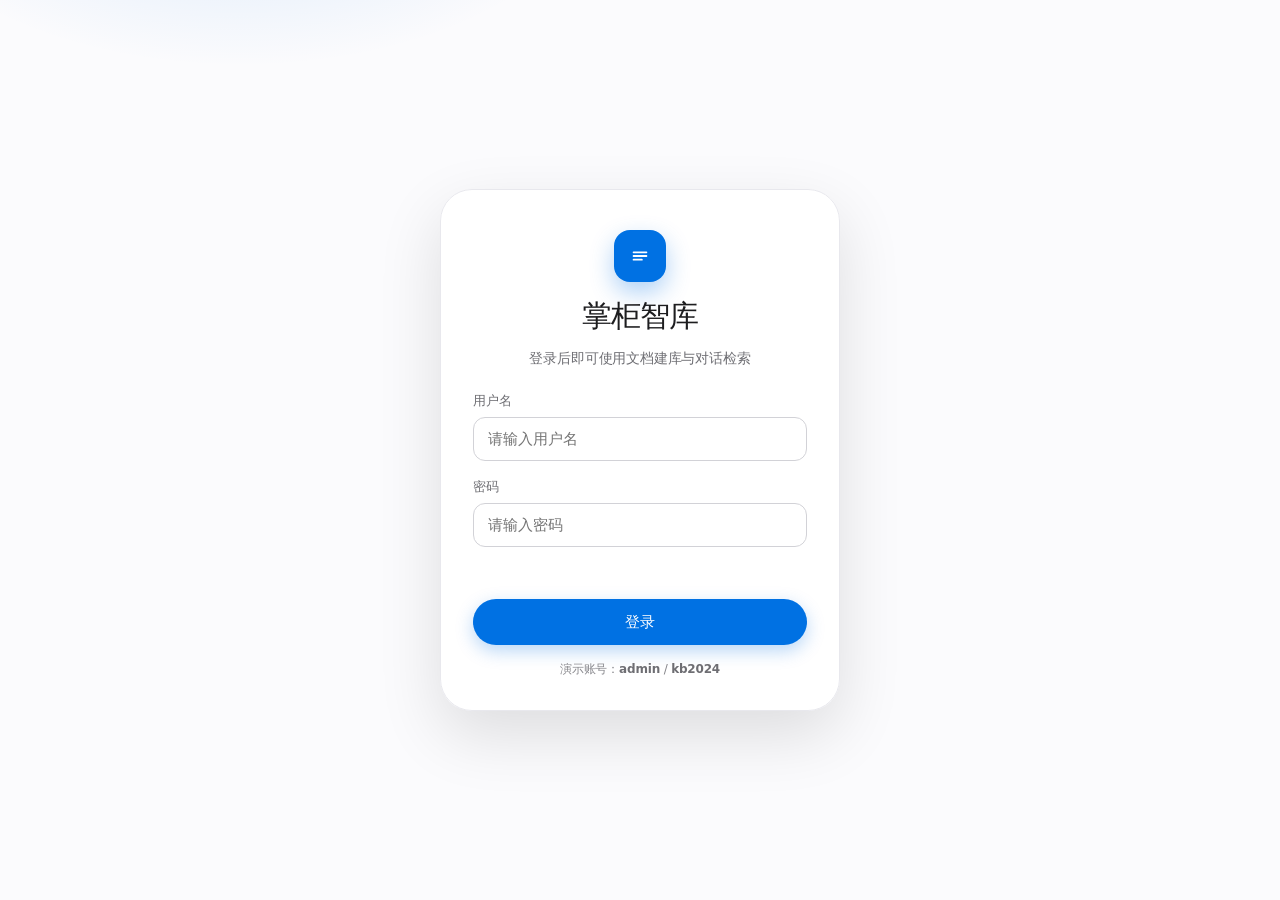
==== web/unified-frontend/index.html @ 0f70e386 "Initial commit: RAG knowledge-base (import/query LangGraph pipelines) - 排除 .env(真实密钥) 与 .idea/，补全 .g" ====
<!DOCTYPE html>
<html lang="zh-CN">
<head>
  <meta charset="UTF-8" />
  <meta name="viewport" content="width=device-width, initial-scale=1.0, viewport-fit=cover" />
  <meta name="theme-color" content="#fbfbfd" />
  <meta name="description" content="掌柜智库 · 知识库智能智库：文档建库与对话检索" />
  <title>掌柜智库 · 知识库</title>
  <link rel="icon" href="data:image/svg+xml,%3Csvg xmlns='http://www.w3.org/2000/svg' viewBox='0 0 32 32'%3E%3Crect width='32' height='32' rx='8' fill='%230071e3'/%3E%3Cpath d='M9 11h14M9 16h14M9 21h9' stroke='white' stroke-width='2.2' stroke-linecap='round'/%3E%3C/svg%3E" />
  <link rel="stylesheet" href="styles.css" />
  <script>
    /* 登录门禁引导：首次渲染前决定「锁定 / 已登录」，避免未登录时内容一闪而过（FOUC）。
       真正的校验逻辑见 app.js 的 authModule（checkAuth / submitLogin / logout）。 */
    (function () {
      try {
        var authed = localStorage.getItem('kb.auth') === 'ok';
        document.documentElement.classList.add(authed ? 'is-authed' : 'is-locked');
      } catch (e) {
        document.documentElement.classList.add('is-locked');
      }
    })();
  </script>
</head>
<body>
  <!-- ===================== 登录门禁（全站共用） ===================== -->
  <div class="login-view" id="loginView">
    <div class="login-bg" aria-hidden="true"></div>
    <form class="login-card" id="loginForm" novalidate>
      <span class="login-logo" aria-hidden="true">
        <svg viewBox="0 0 24 24" width="22" height="22" fill="none">
          <path d="M5 8h14M5 12h14M5 16h9" stroke="currentColor" stroke-width="2" stroke-linecap="round" />
        </svg>
      </span>
      <h1 class="login-title">掌柜智库</h1>
      <p class="login-sub">登录后即可使用文档建库与对话检索</p>

      <label class="login-field">
        <span>用户名</span>
        <input type="text" id="loginUser" autocomplete="username" placeholder="请输入用户名" spellcheck="false" />
      </label>
      <label class="login-field">
        <span>密码</span>
        <input type="password" id="loginPass" autocomplete="current-password" placeholder="请输入密码" />
      </label>

      <p class="login-error" id="loginError" role="alert" aria-live="polite"></p>

      <button class="btn btn-primary login-submit" id="loginSubmit" type="submit">登录</button>
      <p class="login-hint">演示账号：<b>admin</b> / <b>kb2024</b></p>
    </form>
  </div>

  <!-- ===================== 导航（全站共用） ===================== -->
  <header class="nav" id="nav">
    <div class="nav-inner">
      <a class="nav-brand" href="index.html" aria-label="返回首页">
        <span class="nav-logo" aria-hidden="true">
          <svg viewBox="0 0 24 24" width="20" height="20" fill="none">
            <path d="M5 8h14M5 12h14M5 16h9" stroke="currentColor" stroke-width="2" stroke-linecap="round" />
          </svg>
        </span>
        <span class="nav-name">掌柜智库</span>
      </a>

      <nav class="nav-links" aria-label="主导航">
        <a href="import.html">建库</a>
        <a href="chat.html">对话检索</a>
        <a href="workflow.html">工作流</a>
      </nav>

      <div class="nav-actions">
        <!-- 登录后显示的用户区（未登录时整体被门禁隐藏） -->
        <div class="user-menu" id="userMenu" hidden>
          <button class="user-trigger" id="userTrigger" type="button" aria-haspopup="true" aria-expanded="false">
            <span class="user-avatar" data-user-avatar>A</span>
            <span class="user-name" data-user-name>admin</span>
            <span class="user-status" title="已登录"><i class="dot dot-ok"></i></span>
            <svg class="user-caret" viewBox="0 0 24 24" width="12" height="12" fill="none" aria-hidden="true">
              <path d="M6 9l6 6 6-6" stroke="currentColor" stroke-width="2" stroke-linecap="round" stroke-linejoin="round" />
            </svg>
          </button>
          <div class="user-dropdown" id="userDropdown" hidden role="menu">
            <div class="user-dropdown-head">
              <span class="user-avatar" data-user-avatar>A</span>
              <div class="user-dropdown-meta">
                <strong data-user-name>admin</strong>
                <span>已登录</span>
              </div>
            </div>
            <button class="user-dropdown-item is-danger" id="btnLogoutMenu" type="button" role="menuitem">退出登录</button>
          </div>
        </div>

        <button class="nav-ghost" id="btnSettings" type="button">
          <svg viewBox="0 0 24 24" width="15" height="15" fill="none" aria-hidden="true">
            <circle cx="12" cy="12" r="3.2" stroke="currentColor" stroke-width="1.8" />
            <path d="M19.4 15a1.7 1.7 0 0 0 .34 1.87l.06.06a2 2 0 1 1-2.83 2.83l-.06-.06a1.7 1.7 0 0 0-1.87-.34 1.7 1.7 0 0 0-1 1.56V21a2 2 0 1 1-4 0v-.09a1.7 1.7 0 0 0-1.11-1.56 1.7 1.7 0 0 0-1.87.34l-.06.06a2 2 0 1 1-2.83-2.83l.06-.06a1.7 1.7 0 0 0 .34-1.87 1.7 1.7 0 0 0-1.56-1H3a2 2 0 1 1 0-4h.09A1.7 1.7 0 0 0 4.65 8.9a1.7 1.7 0 0 0-.34-1.87l-.06-.06a2 2 0 1 1 2.83-2.83l.06.06a1.7 1.7 0 0 0 1.87.34H9a1.7 1.7 0 0 0 1-1.56V3a2 2 0 1 1 4 0v.09a1.7 1.7 0 0 0 1 1.56 1.7 1.7 0 0 0 1.87-.34l.06-.06a2 2 0 1 1 2.83 2.83l-.06.06a1.7 1.7 0 0 0-.34 1.87V9a1.7 1.7 0 0 0 1.56 1H21a2 2 0 1 1 0 4h-.09a1.7 1.7 0 0 0-1.51 1z" stroke="currentColor" stroke-width="1.4" stroke-linecap="round" stroke-linejoin="round" />
          </svg>
          <span>设置</span>
        </button>
        <button class="nav-burger" id="btnBurger" type="button" aria-label="打开菜单" aria-expanded="false">
          <span></span><span></span>
        </button>
      </div>
    </div>
    <div class="mobile-menu" id="mobileMenu" hidden>
      <a href="import.html">建库</a>
      <a href="chat.html">对话检索</a>
      <a href="workflow.html">工作流</a>
    </div>
  </header>

  <main id="top">
    <!-- ===================== Hero ===================== -->
    <section class="hero">
      <div class="hero-bg" aria-hidden="true"></div>
      <div class="hero-inner">
        <p class="eyebrow reveal">Knowledge Base Platform</p>
        <h1 class="hero-title reveal">掌柜智库</h1>
        <p class="hero-sub reveal">
          上传产品手册，自动构建专属向量知识库；<br class="br-md" />
          用一句自然语言提问，得到带阶段进度的可信回答。
        </p>
        <div class="hero-actions reveal">
          <a class="btn btn-primary" href="import.html">开始建库</a>
          <a class="btn btn-link" href="chat.html">
            直接对话
            <svg viewBox="0 0 24 24" width="14" height="14" fill="none" aria-hidden="true">
              <path d="M5 12h14M13 6l6 6-6 6" stroke="currentColor" stroke-width="2" stroke-linecap="round" stroke-linejoin="round" />
            </svg>
          </a>
        </div>
      </div>
    </section>

    <!-- ===================== 功能入口 ===================== -->
    <section class="section">
      <div class="section-head reveal">
        <p class="eyebrow">功能入口</p>
        <h2>三件事，一个控制台</h2>
        <p class="section-sub">从文档建库到对话检索，按需进入对应页面。</p>
      </div>

      <div class="entry-grid">
        <a class="entry-card reveal" href="import.html">
          <span class="entry-icon" aria-hidden="true">
            <svg viewBox="0 0 24 24" width="26" height="26" fill="none">
              <path d="M12 16V5m0 0L7.5 9.5M12 5l4.5 4.5" stroke="currentColor" stroke-width="1.8" stroke-linecap="round" stroke-linejoin="round" />
              <path d="M4 15v2.5A2.5 2.5 0 0 0 6.5 20h11a2.5 2.5 0 0 0 2.5-2.5V15" stroke="currentColor" stroke-width="1.8" stroke-linecap="round" />
            </svg>
          </span>
          <h3>建库</h3>
          <p>批量上传 PDF / Markdown，实时查看导入流水线的节点进度与日志。</p>
          <span class="entry-cta">
            进入建库
            <svg viewBox="0 0 24 24" width="14" height="14" fill="none" aria-hidden="true">
              <path d="M5 12h14M13 6l6 6-6 6" stroke="currentColor" stroke-width="2" stroke-linecap="round" stroke-linejoin="round" />
            </svg>
          </span>
        </a>

        <a class="entry-card reveal" href="chat.html">
          <span class="entry-icon" aria-hidden="true">
            <svg viewBox="0 0 24 24" width="26" height="26" fill="none">
              <path d="M20 12a7.5 7.5 0 0 1-7.5 7.5H8l-4 3v-4.6A7.5 7.5 0 1 1 20 12z" stroke="currentColor" stroke-width="1.8" stroke-linecap="round" stroke-linejoin="round" />
            </svg>
          </span>
          <h3>对话检索</h3>
          <p>自然语言提问，流式输出答案与阶段进度，支持历史记录与参考配图。</p>
          <span class="entry-cta">
            进入对话
            <svg viewBox="0 0 24 24" width="14" height="14" fill="none" aria-hidden="true">
              <path d="M5 12h14M13 6l6 6-6 6" stroke="currentColor" stroke-width="2" stroke-linecap="round" stroke-linejoin="round" />
            </svg>
          </span>
        </a>

        <a class="entry-card reveal" href="workflow.html">
          <span class="entry-icon" aria-hidden="true">
            <svg viewBox="0 0 24 24" width="26" height="26" fill="none">
              <circle cx="6" cy="6" r="2.4" stroke="currentColor" stroke-width="1.8" />
              <circle cx="18" cy="12" r="2.4" stroke="currentColor" stroke-width="1.8" />
              <circle cx="6" cy="18" r="2.4" stroke="currentColor" stroke-width="1.8" />
              <path d="M8.2 7.2L15.6 11M8.2 16.8L15.6 13" stroke="currentColor" stroke-width="1.8" stroke-linecap="round" />
            </svg>
          </span>
          <h3>工作流</h3>
          <p>了解导入与检索两条 LangGraph 流水线的节点构成与调用顺序。</p>
          <span class="entry-cta">
            查看工作流
            <svg viewBox="0 0 24 24" width="14" height="14" fill="none" aria-hidden="true">
              <path d="M5 12h14M13 6l6 6-6 6" stroke="currentColor" stroke-width="2" stroke-linecap="round" stroke-linejoin="round" />
            </svg>
          </span>
        </a>
      </div>
    </section>
  </main>

  <!-- ===================== 页脚（全站共用） ===================== -->
  <footer class="footer">
    <div class="footer-inner">
      <div class="footer-brand">
        <span class="nav-logo small" aria-hidden="true">
          <svg viewBox="0 0 24 24" width="16" height="16" fill="none">
            <path d="M5 8h14M5 12h14M5 16h9" stroke="currentColor" stroke-width="2" stroke-linecap="round" />
          </svg>
        </span>
        <span>掌柜智库 · 知识库智能智库</span>
      </div>
      <div class="footer-links">
        <a href="import.html">建库</a>
        <a href="chat.html">对话检索</a>
        <a href="workflow.html">工作流</a>
      </div>
      <div class="footer-status">
        <span class="status-chip" id="pillImport"><i class="dot dot-idle"></i>导入服务 检测中</span>
        <span class="status-chip" id="pillQuery"><i class="dot dot-idle"></i>查询服务 检测中</span>
      </div>
      <p class="footer-note">多页静态站点 · 可直接被后端或 EdgeOne Makers 静态伺服</p>
    </div>
  </footer>

  <!-- ===================== 设置弹窗（全站共用） ===================== -->
  <div class="modal-mask" id="settingsMask" hidden>
    <div class="modal" role="dialog" aria-modal="true" aria-labelledby="settingsTitle">
      <div class="modal-head">
        <h3 id="settingsTitle">服务地址设置</h3>
        <button class="modal-close" id="btnCloseSettings" type="button" aria-label="关闭">×</button>
      </div>
      <div class="modal-body">
        <label class="field">
          <span>导入服务 Base URL</span>
          <input type="text" id="cfgImport" placeholder="http://127.0.0.1:8000" spellcheck="false" />
        </label>
        <label class="field">
          <span>查询服务 Base URL</span>
          <input type="text" id="cfgQuery" placeholder="http://127.0.0.1:8001" spellcheck="false" />
        </label>
        <p class="field-hint">
          留空则使用页面默认值。修改后保存在本机浏览器，仅影响当前设备。
          也可通过 URL 参数覆盖，例如 <code>?import=http://10.0.0.5:8000&amp;query=http://10.0.0.5:8001</code>。
        </p>

        <div class="modal-divider" role="separator"></div>
        <div class="modal-account">
          <div class="modal-account-text">
            <strong>账号</strong>
            <span>退出后需重新登录才能查看内容</span>
          </div>
          <button class="btn btn-danger-ghost btn-sm" id="btnLogout" type="button">退出登录</button>
        </div>
      </div>
      <div class="modal-foot">
        <button class="btn btn-ghost btn-sm" id="btnResetSettings" type="button">恢复默认</button>
        <button class="btn btn-primary btn-sm" id="btnSaveSettings" type="button">保存并重连</button>
      </div>
    </div>
  </div>

  <script src="app.js"></script>
</body>
</html>
---- web/unified-frontend/styles.css ----
/* ==========================================================================
   掌柜智库 · 统一前端控制台
   Apple 官网风格 — 克制、留白、细腻过渡
   ========================================================================== */

:root {
  /* 中性色 */
  --bg: #fbfbfd;
  --bg-alt: #f5f5f7;
  --panel: #ffffff;
  --text: #1d1d1f;
  --text-2: #6e6e73;
  --text-3: #86868b;
  --line: #d2d2d7;
  --line-soft: #e8e8ed;
  --line-faint: #f0f0f2;

  /* 品牌色（Apple blue） */
  --brand: #0071e3;
  --brand-hover: #0077ed;
  --brand-ink: #0058b8;
  --brand-soft: rgba(0, 113, 227, 0.08);

  /* 语义色 */
  --ok: #28a745;
  --ok-soft: rgba(40, 167, 69, 0.1);
  --warn: #f0a020;
  --warn-soft: rgba(240, 160, 32, 0.12);
  --err: #e5484d;
  --err-soft: rgba(229, 72, 77, 0.1);

  /* 圆角 / 阴影 */
  --r-xl: 32px;
  --r-lg: 22px;
  --r-md: 16px;
  --r-sm: 11px;
  --shadow-sm: 0 1px 2px rgba(0, 0, 0, 0.04), 0 4px 12px rgba(0, 0, 0, 0.035);
  --shadow-md: 0 6px 24px rgba(0, 0, 0, 0.07);
  --shadow-lg: 0 24px 64px rgba(0, 0, 0, 0.12);

  /* 缓动 */
  --ease: cubic-bezier(0.22, 0.61, 0.36, 1);
  --ease-out: cubic-bezier(0.16, 0.68, 0.4, 1);

  --nav-h: 52px;
}

* { box-sizing: border-box; }

html {
  scroll-behavior: smooth;
  scroll-padding-top: calc(var(--nav-h) + 16px);
  -webkit-text-size-adjust: 100%;
}

body {
  margin: 0;
  background: var(--bg);
  color: var(--text);
  font-family: -apple-system, BlinkMacSystemFont, "SF Pro Display", "SF Pro Text",
    "Helvetica Neue", "PingFang SC", "Hiragino Sans GB", "Microsoft YaHei", system-ui, sans-serif;
  font-size: 17px;
  line-height: 1.47059;
  letter-spacing: -0.011em;
  font-synthesis: none;
  -webkit-font-smoothing: antialiased;
  -moz-osx-font-smoothing: grayscale;
  overflow-x: hidden;
}

h1, h2, h3, h4 { margin: 0; font-weight: 600; letter-spacing: -0.021em; line-height: 1.08; }
p { margin: 0; }
a { color: inherit; text-decoration: none; }
button { font: inherit; color: inherit; cursor: pointer; border: none; background: none; }
code, .kbd {
  font-family: ui-monospace, SFMono-Regular, "SF Mono", Menlo, Consolas, monospace;
}
.muted { color: var(--text-3); }
::selection { background: rgba(0, 113, 227, 0.18); }

/* ========================== 滚动揭示 ========================== */
.reveal {
  opacity: 0;
  transform: translateY(26px);
  transition: opacity 0.8s var(--ease-out), transform 0.8s var(--ease-out);
  will-change: opacity, transform;
}
.reveal.is-visible { opacity: 1; transform: none; }

@media (prefers-reduced-motion: reduce) {
  html { scroll-behavior: auto; }
  .reveal { opacity: 1; transform: none; transition: none; }
  * { animation-duration: 0.001ms !important; transition-duration: 0.001ms !important; }
}

/* ========================== 通用排版 ========================== */
.eyebrow {
  font-size: 12px;
  font-weight: 600;
  letter-spacing: 0.09em;
  text-transform: uppercase;
  color: var(--brand);
  margin-bottom: 10px;
}

.section {
  max-width: 1080px;
  margin: 0 auto;
  padding: 96px 24px;
}
.section-alt {
  max-width: none;
  background: var(--bg-alt);
}
.section-alt > * { max-width: 1080px; margin-left: auto; margin-right: auto; }

.section-head {
  max-width: 720px;
  margin: 0 auto 44px;
  text-align: center;
}
.section-head h2 {
  font-size: clamp(30px, 4.4vw, 46px);
  margin-bottom: 14px;
}
.section-sub {
  font-size: 19px;
  color: var(--text-2);
  line-height: 1.5;
}

/* ========================== 按钮 ========================== */
.btn {
  display: inline-flex;
  align-items: center;
  justify-content: center;
  gap: 6px;
  border-radius: 980px;
  font-size: 15px;
  font-weight: 500;
  letter-spacing: -0.01em;
  padding: 12px 24px;
  transition: transform 0.24s var(--ease), background-color 0.24s var(--ease),
    color 0.24s var(--ease), box-shadow 0.24s var(--ease), opacity 0.2s;
  white-space: nowrap;
}
.btn:active { transform: scale(0.975); }
.btn-primary {
  background: var(--brand);
  color: #fff;
  box-shadow: 0 6px 18px rgba(0, 113, 227, 0.28);
}
.btn-primary:hover { background: var(--brand-hover); box-shadow: 0 10px 26px rgba(0, 113, 227, 0.34); }
.btn-primary:disabled { opacity: 0.5; box-shadow: none; cursor: not-allowed; transform: none; }
.btn-link { color: var(--brand); padding: 12px 8px; }
.btn-link:hover { text-decoration: underline; text-underline-offset: 3px; }
.btn-ghost { background: rgba(0, 0, 0, 0.05); color: var(--text); }
.btn-ghost:hover { background: rgba(0, 0, 0, 0.08); }
.btn-sm { padding: 9px 18px; font-size: 14px; }

.btn-mini {
  font-size: 13px;
  color: var(--brand);
  padding: 6px 12px;
  border-radius: 980px;
  transition: background-color 0.2s var(--ease);
}
.btn-mini:hover { background: var(--brand-soft); }
.btn-mini:active { transform: scale(0.97); }

/* ========================== 导航 ========================== */
.nav {
  position: fixed;
  top: 0; left: 0; right: 0;
  z-index: 900;
  height: var(--nav-h);
  background: rgba(251, 251, 253, 0.72);
  -webkit-backdrop-filter: saturate(180%) blur(20px);
  backdrop-filter: saturate(180%) blur(20px);
  border-bottom: 1px solid transparent;
  transition: border-color 0.3s var(--ease), background-color 0.3s var(--ease);
}
.nav.is-scrolled {
  border-bottom-color: var(--line-soft);
  background: rgba(251, 251, 253, 0.86);
}
.nav-inner {
  max-width: 1080px;
  margin: 0 auto;
  height: 100%;
  padding: 0 24px;
  display: flex;
  align-items: center;
  gap: 20px;
}
.nav-brand { display: flex; align-items: center; gap: 9px; font-weight: 600; font-size: 16px; }
.nav-logo {
  width: 26px; height: 26px;
  display: inline-flex; align-items: center; justify-content: center;
  border-radius: 8px;
  background: var(--brand);
  color: #fff;
  flex: 0 0 auto;
}
.nav-logo.small { width: 22px; height: 22px; border-radius: 7px; }

.nav-links { display: flex; gap: 4px; margin-left: 12px; }
.nav-links a {
  font-size: 14px;
  color: var(--text-2);
  padding: 7px 13px;
  border-radius: 980px;
  transition: color 0.2s var(--ease), background-color 0.2s var(--ease);
}
.nav-links a:hover { color: var(--text); background: rgba(0, 0, 0, 0.045); }
.nav-links a.is-active { color: var(--text); background: rgba(0, 0, 0, 0.06); font-weight: 500; }

.nav-actions { margin-left: auto; display: flex; align-items: center; gap: 10px; }
.nav-ghost {
  display: inline-flex; align-items: center; gap: 6px;
  font-size: 14px; color: var(--text-2);
  padding: 7px 14px;
  border: 1px solid var(--line);
  border-radius: 980px;
  transition: color 0.2s, border-color 0.2s, background-color 0.2s;
}
.nav-ghost:hover { color: var(--text); border-color: var(--text-3); background: rgba(0, 0, 0, 0.03); }
.nav-ghost:active { transform: scale(0.97); }

.nav-burger {
  display: none;
  width: 40px; height: 40px;
  border-radius: 10px;
  flex-direction: column;
  align-items: center;
  justify-content: center;
  gap: 5px;
}
.nav-burger span {
  display: block;
  width: 18px; height: 1.8px;
  background: var(--text);
  border-radius: 2px;
  transition: transform 0.3s var(--ease), opacity 0.3s var(--ease);
}
.nav-burger[aria-expanded="true"] span:first-child { transform: translateY(3.4px) rotate(45deg); }
.nav-burger[aria-expanded="true"] span:last-child { transform: translateY(-3.4px) rotate(-45deg); }

.mobile-menu {
  background: rgba(251, 251, 253, 0.96);
  -webkit-backdrop-filter: blur(20px);
  backdrop-filter: blur(20px);
  border-bottom: 1px solid var(--line-soft);
  padding: 8px 24px 16px;
  display: flex;
  flex-direction: column;
  animation: menuIn 0.28s var(--ease-out);
}
@keyframes menuIn { from { opacity: 0; transform: translateY(-8px); } to { opacity: 1; transform: none; } }
.mobile-menu a {
  padding: 12px 4px;
  font-size: 17px;
  border-bottom: 1px solid var(--line-faint);
}
.mobile-menu a:last-child { border-bottom: none; }
/* [hidden] 必须能覆盖上面的 display:flex，否则移动端菜单会在桌面端一直可见 */
.mobile-menu[hidden] { display: none; }

/* ========================== Hero ========================== */
.hero {
  position: relative;
  padding: calc(var(--nav-h) + 92px) 24px 96px;
  text-align: center;
  overflow: hidden;
}
.hero-bg {
  position: absolute;
  inset: -20% -10% auto -10%;
  height: 900px;
  background:
    radial-gradient(600px 340px at 22% 12%, rgba(0, 113, 227, 0.13), transparent 62%),
    radial-gradient(560px 320px at 80% 4%, rgba(90, 124, 250, 0.12), transparent 60%);
  pointer-events: none;
}
.hero-inner { position: relative; max-width: 820px; margin: 0 auto; }
.hero-title {
  font-size: clamp(52px, 10vw, 104px);
  font-weight: 700;
  letter-spacing: -0.03em;
  background: linear-gradient(180deg, #1d1d1f 30%, #6b6b70 130%);
  -webkit-background-clip: text;
  background-clip: text;
  -webkit-text-fill-color: transparent;
  margin-bottom: 22px;
}
.hero-sub {
  font-size: clamp(18px, 2.4vw, 23px);
  color: var(--text-2);
  line-height: 1.42;
  margin-bottom: 34px;
}
.hero-actions {
  display: flex;
  gap: 18px;
  justify-content: center;
  align-items: center;
  flex-wrap: wrap;
  margin-bottom: 40px;
}
.hero-meta {
  display: flex;
  gap: 12px;
  justify-content: center;
  flex-wrap: wrap;
}
.status-chip {
  display: inline-flex;
  align-items: center;
  gap: 8px;
  font-size: 13px;
  color: var(--text-2);
  background: rgba(255, 255, 255, 0.7);
  border: 1px solid var(--line-soft);
  padding: 7px 14px;
  border-radius: 980px;
  box-shadow: var(--shadow-sm);
}
.dot { width: 7px; height: 7px; border-radius: 50%; flex: 0 0 auto; }
.dot-idle { background: var(--text-3); }
.dot-ok { background: var(--ok); box-shadow: 0 0 0 3px var(--ok-soft); }
.dot-err { background: var(--err); box-shadow: 0 0 0 3px var(--err-soft); }

/* ========================== 卡片 ========================== */
.card {
  background: var(--panel);
  border: 1px solid var(--line-soft);
  border-radius: var(--r-xl);
  box-shadow: var(--shadow-sm);
  padding: 28px;
  transition: box-shadow 0.4s var(--ease), transform 0.4s var(--ease), border-color 0.4s;
}
.card:hover { box-shadow: var(--shadow-md); }

/* ========================== 上传区 ========================== */
.upload-card { max-width: 860px; margin: 0 auto; }
.dropzone {
  border: 1.5px dashed var(--line);
  border-radius: var(--r-lg);
  background: linear-gradient(180deg, #fcfcfe, #f7f8fb);
  padding: 54px 24px;
  text-align: center;
  cursor: pointer;
  transition: border-color 0.3s var(--ease), background-color 0.3s var(--ease),
    transform 0.3s var(--ease), box-shadow 0.3s var(--ease);
  outline: none;
}
.dropzone:hover, .dropzone:focus-visible {
  border-color: var(--brand);
  background: #f4f9ff;
  box-shadow: 0 0 0 4px var(--brand-soft);
}
.dropzone.is-drag {
  border-color: var(--brand);
  background: #eef6ff;
  transform: scale(1.008);
  box-shadow: 0 0 0 6px var(--brand-soft);
}
.dropzone-icon {
  width: 56px; height: 56px;
  margin: 0 auto 16px;
  display: flex; align-items: center; justify-content: center;
  border-radius: 16px;
  background: var(--brand-soft);
  color: var(--brand);
  transition: transform 0.3s var(--ease);
}
.dropzone:hover .dropzone-icon { transform: translateY(-3px); }
.dropzone-title { font-size: 17px; font-weight: 500; margin-bottom: 6px; }
.link-em { color: var(--brand); }
.dropzone-hint { font-size: 13px; color: var(--text-3); }
.file-input { display: none; }

.upload-toolbar {
  display: flex;
  align-items: center;
  gap: 16px;
  margin-top: 22px;
  flex-wrap: wrap;
}
.upload-hint { font-size: 13px; color: var(--text-3); }

/* ========================== 任务列表 ========================== */
.task-panel { max-width: 860px; margin: 40px auto 0; }
.panel-head {
  display: flex;
  align-items: baseline;
  justify-content: space-between;
  margin-bottom: 16px;
  padding: 0 4px;
}
.panel-head h3 { font-size: 21px; }

.task-list { display: flex; flex-direction: column; gap: 14px; }

.task-card {
  background: var(--panel);
  border: 1px solid var(--line-soft);
  border-radius: var(--r-lg);
  padding: 20px 22px;
  box-shadow: var(--shadow-sm);
  animation: cardIn 0.5s var(--ease-out);
  transition: box-shadow 0.35s var(--ease), border-color 0.35s var(--ease);
}
.task-card:hover { box-shadow: var(--shadow-md); }
@keyframes cardIn { from { opacity: 0; transform: translateY(14px); } to { opacity: 1; transform: none; } }

.task-top { display: flex; align-items: flex-start; gap: 14px; }
.task-file { flex: 1; min-width: 0; }
.task-name {
  font-size: 15px;
  font-weight: 500;
  white-space: nowrap;
  overflow: hidden;
  text-overflow: ellipsis;
}
.task-size { font-size: 12px; color: var(--text-3); margin-top: 3px; }

.badge {
  flex: 0 0 auto;
  font-size: 12px;
  font-weight: 500;
  padding: 5px 12px;
  border-radius: 980px;
  white-space: nowrap;
}
.badge-uploading { background: var(--warn-soft); color: #b5750a; }
.badge-processing { background: var(--brand-soft); color: var(--brand-ink); }
.badge-completed { background: var(--ok-soft); color: #1e7e34; }
.badge-failed { background: var(--err-soft); color: #c0292e; }

.progress-track {
  height: 4px;
  background: var(--line-faint);
  border-radius: 99px;
  overflow: hidden;
  margin-top: 16px;
}
.progress-fill {
  height: 100%;
  width: 0%;
  border-radius: 99px;
  background: var(--brand);
  transition: width 0.5s var(--ease), background-color 0.4s var(--ease);
}
.progress-fill.is-active {
  background: linear-gradient(90deg, #34aadc, var(--brand), #34aadc);
  background-size: 200% 100%;
  animation: shimmer 1.6s linear infinite;
}
@keyframes shimmer { from { background-position: 0% 0; } to { background-position: 200% 0; } }

/* 节点步骤条 */
.stepper {
  display: flex;
  flex-wrap: wrap;
  gap: 8px;
  margin-top: 18px;
}
.step {
  display: inline-flex;
  align-items: center;
  gap: 7px;
  font-size: 12.5px;
  color: var(--text-3);
  background: var(--bg-alt);
  border: 1px solid var(--line-faint);
  border-radius: 980px;
  padding: 6px 12px 6px 9px;
  transition: color 0.3s var(--ease), background-color 0.3s var(--ease),
    border-color 0.3s var(--ease);
}
.step-ico {
  width: 15px; height: 15px;
  border-radius: 50%;
  border: 1.6px solid var(--line);
  display: inline-flex; align-items: center; justify-content: center;
  flex: 0 0 auto;
  font-size: 9px;
  color: transparent;
}
.step.is-done { color: #1e7e34; background: var(--ok-soft); border-color: transparent; }
.step.is-done .step-ico {
  background: var(--ok);
  border-color: var(--ok);
  color: #fff;
}
.step.is-running { color: var(--brand-ink); background: var(--brand-soft); border-color: transparent; }
.step.is-running .step-ico {
  border-color: var(--brand);
  border-top-color: transparent;
  animation: spin 0.8s linear infinite;
}
@keyframes spin { to { transform: rotate(360deg); } }

.log-box { margin-top: 14px; font-size: 12.5px; color: var(--text-2); }
.log-box summary {
  cursor: pointer;
  user-select: none;
  list-style: none;
  color: var(--text-3);
  transition: color 0.2s;
  display: inline-flex; align-items: center; gap: 6px;
}
.log-box summary::-webkit-details-marker { display: none; }
.log-box summary::before {
  content: "";
  width: 6px; height: 6px;
  border-right: 1.5px solid currentColor;
  border-bottom: 1.5px solid currentColor;
  transform: rotate(-45deg);
  transition: transform 0.25s var(--ease);
}
.log-box[open] summary::before { transform: rotate(45deg); }
.log-box summary:hover { color: var(--text); }
.log-list { margin: 10px 0 0; padding: 0 0 0 2px; list-style: none; }
.log-list li {
  padding: 5px 0 5px 20px;
  position: relative;
  line-height: 1.5;
  border-bottom: 1px solid var(--line-faint);
}
.log-list li:last-child { border-bottom: none; }
.log-list li::before {
  content: "✓";
  position: absolute; left: 2px; top: 5px;
  color: var(--ok);
  font-size: 11px;
}
.log-list li.is-running::before { content: "…"; color: var(--brand); font-weight: 700; }
.log-list li.is-empty::before { content: ""; }
.log-list li.is-empty { color: var(--text-3); padding-left: 2px; }

.empty-state {
  text-align: center;
  padding: 40px 20px;
  border: 1px dashed var(--line);
  border-radius: var(--r-lg);
  color: var(--text-3);
}
.empty-state p { font-size: 16px; color: var(--text-2); margin-bottom: 6px; }
.empty-state span { font-size: 13px; }
.empty-state[hidden] { display: none; }

/* ========================== 对话区 ========================== */
.chat-shell {
  max-width: 900px;
  margin: 0 auto;
  background: var(--panel);
  border: 1px solid var(--line-soft);
  border-radius: var(--r-xl);
  box-shadow: var(--shadow-lg);
  overflow: hidden;
  display: flex;
  flex-direction: column;
  height: min(760px, 82vh);
}

.chat-toolbar {
  display: flex;
  align-items: center;
  gap: 14px;
  padding: 14px 20px;
  border-bottom: 1px solid var(--line-soft);
  background: rgba(255, 255, 255, 0.9);
}
.chat-brand { display: flex; align-items: center; gap: 11px; min-width: 0; }
.chat-logo {
  width: 34px; height: 34px;
  border-radius: 11px;
  background: linear-gradient(135deg, #0a84ff, #5b7cfa);
  box-shadow: 0 8px 18px rgba(0, 113, 227, 0.28);
  flex: 0 0 auto;
}
.chat-brand-text { display: flex; flex-direction: column; line-height: 1.2; min-width: 0; }
.chat-brand-text strong { font-size: 14px; }
.chat-brand-text span { font-size: 12px; color: var(--text-3); margin-top: 2px; }
.chat-actions { margin-left: auto; display: flex; align-items: center; gap: 12px; }

.pill {
  font-size: 12px;
  color: var(--text-3);
  border: 1px solid var(--line-soft);
  padding: 5px 11px;
  border-radius: 980px;
  background: var(--bg-alt);
  white-space: nowrap;
  transition: color 0.25s var(--ease), background-color 0.25s var(--ease),
    border-color 0.25s var(--ease);
}
.pill.is-ok { color: #1e7e34; background: var(--ok-soft); border-color: transparent; }

.switch {
  display: inline-flex;
  align-items: center;
  gap: 8px;
  font-size: 12.5px;
  color: var(--text-2);
  cursor: pointer;
  user-select: none;
}
.switch input { position: absolute; opacity: 0; pointer-events: none; }
.switch-track {
  width: 40px; height: 24px;
  border-radius: 99px;
  background: var(--line);
  position: relative;
  transition: background-color 0.3s var(--ease);
  flex: 0 0 auto;
}
.switch-thumb {
  position: absolute;
  top: 2px; left: 2px;
  width: 20px; height: 20px;
  border-radius: 50%;
  background: #fff;
  box-shadow: 0 1px 3px rgba(0, 0, 0, 0.25);
  transition: transform 0.3s var(--ease);
}
.switch input:checked + .switch-track { background: var(--ok); }
.switch input:checked + .switch-track .switch-thumb { transform: translateX(16px); }
.switch input:focus-visible + .switch-track { box-shadow: 0 0 0 3px var(--brand-soft); }

/* 消息容器 */
.chat {
  flex: 1;
  overflow-y: auto;
  padding: 22px 20px 12px;
  background: linear-gradient(180deg, rgba(0, 113, 227, 0.028), transparent 26%);
  scroll-behavior: smooth;
}
.dayline { text-align: center; color: var(--text-3); font-size: 12px; margin: 4px 0 18px; }

.msg { display: flex; gap: 12px; margin: 14px 0; align-items: flex-start; animation: msgIn 0.42s var(--ease-out); }
@keyframes msgIn { from { opacity: 0; transform: translateY(10px); } to { opacity: 1; transform: none; } }
.msg.user { flex-direction: row-reverse; }
.msg-body { flex: 1; min-width: 0; display: flex; flex-direction: column; align-items: flex-start; }
.msg.user .msg-body { align-items: flex-end; }

.avatar {
  width: 34px; height: 34px;
  border-radius: 11px;
  display: flex; align-items: center; justify-content: center;
  font-size: 12px;
  font-weight: 500;
  color: #46536a;
  background: #e9eef7;
  flex: 0 0 auto;
}
.avatar.bot { background: linear-gradient(135deg, rgba(10, 132, 255, 0.16), rgba(91, 124, 250, 0.16)); color: #1c4a8a; }

.bubble {
  max-width: min(680px, 84%);
  border-radius: 18px;
  padding: 12px 15px;
  line-height: 1.58;
  font-size: 15px;
  background: var(--bg-alt);
  color: var(--text);
  white-space: pre-wrap;
  overflow-wrap: break-word;
  border: 1px solid var(--line-faint);
}
.msg.user .bubble {
  background: var(--brand);
  color: #fff;
  border-color: transparent;
  border-bottom-right-radius: 6px;
}
.msg.bot .bubble { border-bottom-left-radius: 6px; }

.meta { font-size: 11.5px; color: var(--text-3); margin-top: 7px; padding: 0 4px; }

.progress-block {
  margin-top: 10px;
  border: 1px solid var(--line-soft);
  border-radius: 14px;
  padding: 9px 12px;
  background: rgba(0, 0, 0, 0.015);
  width: 100%;
}
.progress-block summary {
  cursor: pointer;
  user-select: none;
  list-style: none;
  font-size: 12.5px;
  color: var(--text-3);
  display: inline-flex; align-items: center; gap: 6px;
}
.progress-block summary::-webkit-details-marker { display: none; }
.progress-block summary::before {
  content: "";
  width: 6px; height: 6px;
  border-right: 1.5px solid currentColor;
  border-bottom: 1.5px solid currentColor;
  transform: rotate(-45deg);
  transition: transform 0.25s var(--ease);
}
.progress-block[open] summary::before { transform: rotate(45deg); }
.progress-block ul { margin: 10px 0 0; padding: 0; list-style: none; }
.progress-block li { font-size: 12.5px; color: #56657a; padding: 4px 0; }
.progress-block li.is-done::before { content: "✓ "; color: var(--ok); }
.progress-block li.is-run::before { content: "⏳ "; }

.answer-text { white-space: pre-wrap; }
.answer-images { margin-top: 12px; display: flex; flex-direction: column; gap: 10px; }
.answer-images img {
  display: block;
  max-width: min(100%, 520px);
  max-height: 520px;
  width: auto; height: auto;
  border-radius: 14px;
  border: 1px solid var(--line-soft);
  box-shadow: var(--shadow-md);
  background: #fff;
}
.answer-images a { font-size: 12px; color: var(--text-3); word-break: break-all; }

.typing { display: inline-flex; gap: 5px; align-items: center; padding: 2px 0; }
.typing .tdot {
  width: 7px; height: 7px; border-radius: 50%;
  background: #9aa6b2;
  animation: bounce 1.3s infinite ease-in-out;
}
.typing .tdot:nth-child(2) { animation-delay: 0.16s; }
.typing .tdot:nth-child(3) { animation-delay: 0.32s; }
@keyframes bounce { 0%, 80%, 100% { transform: translateY(0); opacity: 0.55; } 40% { transform: translateY(-5px); opacity: 1; } }

/* 输入区 */
.composer {
  border-top: 1px solid var(--line-soft);
  padding: 14px 18px 10px;
  display: flex;
  gap: 12px;
  align-items: flex-end;
  background: #fff;
}
.composer textarea {
  flex: 1;
  resize: none;
  min-height: 46px;
  max-height: 160px;
  padding: 12px 14px;
  border-radius: 14px;
  border: 1px solid var(--line);
  outline: none;
  font-size: 15px;
  line-height: 1.5;
  font-family: inherit;
  background: var(--bg);
  transition: border-color 0.22s var(--ease), box-shadow 0.22s var(--ease), background-color 0.22s;
}
.composer textarea:focus { border-color: var(--brand); background: #fff; box-shadow: 0 0 0 4px var(--brand-soft); }

.send {
  display: inline-flex;
  align-items: center;
  gap: 6px;
  height: 46px;
  padding: 0 20px;
  border-radius: 14px;
  font-size: 15px;
  font-weight: 500;
  color: #fff;
  background: var(--brand);
  box-shadow: 0 6px 16px rgba(0, 113, 227, 0.26);
  transition: background-color 0.24s var(--ease), transform 0.2s var(--ease), box-shadow 0.24s var(--ease), opacity 0.2s;
}
.send:hover { background: var(--brand-hover); box-shadow: 0 8px 22px rgba(0, 113, 227, 0.32); }
.send:active { transform: scale(0.975); }
.send:disabled { opacity: 0.5; cursor: not-allowed; box-shadow: none; transform: none; }
.send-icon { display: none; }
.composer-hint {
  padding: 2px 20px 12px;
  color: var(--text-3);
  font-size: 12px;
  background: #fff;
}
.kbd {
  border: 1px solid var(--line);
  padding: 1px 6px;
  border-radius: 6px;
  background: var(--bg-alt);
  color: #46536a;
  font-size: 11px;
}

/* ========================== 工作流卡片 ========================== */
.flow-grid {
  display: grid;
  grid-template-columns: 1fr 1fr;
  gap: 22px;
}
.flow-card {
  background: var(--panel);
  border: 1px solid var(--line-soft);
  border-radius: var(--r-lg);
  padding: 28px;
  box-shadow: var(--shadow-sm);
  transition: box-shadow 0.35s var(--ease), transform 0.35s var(--ease);
}
.flow-card:hover { box-shadow: var(--shadow-md); transform: translateY(-2px); }
.flow-card h3 { font-size: 19px; margin-bottom: 16px; }
.flow-steps { margin: 0; padding: 0; list-style: none; counter-reset: step; }
.flow-steps li {
  counter-increment: step;
  position: relative;
  padding: 9px 0 9px 38px;
  font-size: 14.5px;
  color: var(--text-2);
  border-bottom: 1px solid var(--line-faint);
}
.flow-steps li:last-child { border-bottom: none; }
.flow-steps li::before {
  content: counter(step);
  position: absolute;
  left: 0; top: 50%;
  transform: translateY(-50%);
  width: 24px; height: 24px;
  border-radius: 50%;
  background: var(--brand-soft);
  color: var(--brand-ink);
  font-size: 12px;
  font-weight: 600;
  display: flex; align-items: center; justify-content: center;
}

/* ========================== 页脚 ========================== */
.footer {
  background: var(--bg-alt);
  border-top: 1px solid var(--line-soft);
  padding: 46px 24px;
}
.footer-inner {
  max-width: 1080px;
  margin: 0 auto;
  display: flex;
  flex-direction: column;
  gap: 16px;
}
.footer-brand { display: flex; align-items: center; gap: 9px; font-size: 14px; font-weight: 500; }
.footer-links { display: flex; gap: 22px; flex-wrap: wrap; }
.footer-links a { font-size: 13px; color: var(--text-2); transition: color 0.2s; }
.footer-links a:hover { color: var(--brand); }
.footer-note { font-size: 12px; color: var(--text-3); margin-top: 6px; }

/* ========================== 设置弹窗 ========================== */
.modal-mask {
  position: fixed;
  inset: 0;
  z-index: 1000;
  background: rgba(0, 0, 0, 0.32);
  -webkit-backdrop-filter: blur(6px);
  backdrop-filter: blur(6px);
  display: flex;
  align-items: center;
  justify-content: center;
  padding: 20px;
  animation: maskIn 0.25s var(--ease-out);
}
@keyframes maskIn { from { opacity: 0; } to { opacity: 1; } }
.modal-mask[hidden] { display: none; }
.modal {
  width: 100%;
  max-width: 460px;
  background: #fff;
  border-radius: var(--r-lg);
  box-shadow: var(--shadow-lg);
  overflow: hidden;
  animation: modalIn 0.34s var(--ease-out);
}
@keyframes modalIn { from { opacity: 0; transform: translateY(18px) scale(0.98); } to { opacity: 1; transform: none; } }
.modal-head {
  display: flex;
  align-items: center;
  justify-content: space-between;
  padding: 20px 22px 0;
}
.modal-head h3 { font-size: 19px; }
.modal-close {
  width: 32px; height: 32px;
  border-radius: 50%;
  font-size: 22px;
  line-height: 1;
  color: var(--text-3);
  background: var(--bg-alt);
  transition: background-color 0.2s, color 0.2s;
}
.modal-close:hover { background: var(--line-soft); color: var(--text); }
.modal-body { padding: 20px 22px 6px; display: flex; flex-direction: column; gap: 16px; }
.field { display: flex; flex-direction: column; gap: 7px; }
.field span { font-size: 13px; color: var(--text-2); font-weight: 500; }
.field input {
  padding: 11px 14px;
  border-radius: 12px;
  border: 1px solid var(--line);
  font-size: 14px;
  font-family: inherit;
  outline: none;
  transition: border-color 0.2s, box-shadow 0.2s;
}
.field input:focus { border-color: var(--brand); box-shadow: 0 0 0 4px var(--brand-soft); }
.field-hint { font-size: 12px; color: var(--text-3); line-height: 1.55; }
.field-hint code { background: var(--bg-alt); padding: 1px 5px; border-radius: 5px; font-size: 11.5px; }
.modal-foot {
  display: flex;
  justify-content: space-between;
  gap: 12px;
  padding: 18px 22px 22px;
}

/* ========================== 登录门禁 ========================== */
/* 未登录时：导航 / main / 页脚「真正不展示」（display:none，而非遮罩层） */
#loginView { display: none; }
html.is-locked .nav,
html.is-locked main,
html.is-locked .footer { display: none; }
html.is-locked body { overflow: hidden; }
html.is-locked #loginView { display: flex; }
html.is-authed #loginView { display: none; }

.login-view {
  position: fixed;
  inset: 0;
  z-index: 950; /* 高于导航(900)、低于设置弹窗(1000) */
  align-items: center;
  justify-content: center;
  padding: 24px;
  overflow-y: auto;
  background: var(--bg);
}
.login-bg {
  position: absolute;
  inset: -30% -10% auto -10%;
  height: 900px;
  pointer-events: none;
  background:
    radial-gradient(600px 340px at 24% 14%, rgba(0, 113, 227, 0.15), transparent 62%),
    radial-gradient(560px 320px at 78% 4%, rgba(90, 124, 250, 0.13), transparent 60%);
}

.login-card {
  position: relative;
  width: 100%;
  max-width: 400px;
  margin: auto;
  background: rgba(255, 255, 255, 0.86);
  -webkit-backdrop-filter: saturate(180%) blur(20px);
  backdrop-filter: saturate(180%) blur(20px);
  border: 1px solid var(--line-soft);
  border-radius: var(--r-xl);
  box-shadow: var(--shadow-lg);
  padding: 40px 32px 32px;
  display: flex;
  flex-direction: column;
  gap: 16px;
  text-align: center;
  animation: loginIn 0.62s var(--ease-out);
}
@keyframes loginIn {
  from { opacity: 0; transform: translateY(20px) scale(0.985); }
  to { opacity: 1; transform: none; }
}
.login-logo {
  width: 52px; height: 52px;
  margin: 0 auto 2px;
  display: flex; align-items: center; justify-content: center;
  border-radius: 16px;
  background: var(--brand);
  color: #fff;
  box-shadow: 0 10px 24px rgba(0, 113, 227, 0.32);
}
.login-title { font-size: 30px; letter-spacing: -0.025em; }
.login-sub { font-size: 14px; color: var(--text-2); margin-bottom: 6px; }

.login-field { display: flex; flex-direction: column; gap: 7px; text-align: left; }
.login-field span { font-size: 13px; color: var(--text-2); font-weight: 500; }
.login-field input {
  padding: 12px 14px;
  border-radius: 12px;
  border: 1px solid var(--line);
  font-size: 15px;
  font-family: inherit;
  outline: none;
  background: #fff;
  transition: border-color 0.22s var(--ease), box-shadow 0.22s var(--ease);
}
.login-field input:focus { border-color: var(--brand); box-shadow: 0 0 0 4px var(--brand-soft); }

.login-error {
  min-height: 18px;
  font-size: 13px;
  color: var(--err);
  text-align: left;
  opacity: 0;
  transition: opacity 0.3s var(--ease);
}
.login-error.is-show { opacity: 1; }

.login-submit { width: 100%; margin-top: 2px; }
.login-card.is-shake { animation: shake 0.44s var(--ease); }
@keyframes shake {
  0%, 100% { transform: translateX(0); }
  18% { transform: translateX(-9px); }
  36% { transform: translateX(8px); }
  54% { transform: translateX(-5px); }
  72% { transform: translateX(3px); }
  90% { transform: translateX(-1px); }
}
.login-hint { font-size: 12px; color: var(--text-3); }
.login-hint b { color: var(--text-2); font-weight: 600; }

/* 设置弹窗内的「账号 / 退出登录」 */
.modal-divider { height: 1px; background: var(--line-faint); margin: 4px 0 0; }
.modal-account { display: flex; align-items: center; justify-content: space-between; gap: 12px; }
.modal-account-text { display: flex; flex-direction: column; gap: 2px; text-align: left; }
.modal-account-text strong { font-size: 14px; }
.modal-account-text span { font-size: 12px; color: var(--text-3); }
.btn-danger-ghost { background: var(--err-soft); color: #c0292e; }
.btn-danger-ghost:hover { background: rgba(229, 72, 77, 0.17); }

/* ========================== 用户区（登录后） ========================== */
.user-menu { position: relative; display: flex; }
.user-menu[hidden] { display: none; }

.user-trigger {
  display: inline-flex;
  align-items: center;
  gap: 8px;
  padding: 5px 10px 5px 5px;
  border: 1px solid var(--line-soft);
  border-radius: 980px;
  background: rgba(255, 255, 255, 0.9);
  transition: border-color 0.2s var(--ease), background-color 0.2s var(--ease), box-shadow 0.2s var(--ease);
}
.user-trigger:hover { border-color: var(--line); box-shadow: var(--shadow-sm); }
.user-trigger:active { transform: scale(0.98); }

.user-avatar {
  width: 26px; height: 26px;
  border-radius: 50%;
  display: inline-flex; align-items: center; justify-content: center;
  font-size: 12px; font-weight: 600;
  color: #fff;
  background: linear-gradient(135deg, #0a84ff, #5b7cfa);
  flex: 0 0 auto;
}
.user-name { font-size: 13.5px; font-weight: 500; letter-spacing: -0.01em; }
.user-status { display: inline-flex; align-items: center; }
.user-caret { color: var(--text-3); transition: transform 0.24s var(--ease); }
.user-trigger[aria-expanded="true"] .user-caret { transform: rotate(180deg); }

.user-dropdown {
  position: absolute;
  top: calc(100% + 10px);
  right: 0;
  min-width: 208px;
  background: rgba(255, 255, 255, 0.96);
  -webkit-backdrop-filter: saturate(180%) blur(20px);
  backdrop-filter: saturate(180%) blur(20px);
  border: 1px solid var(--line-soft);
  border-radius: var(--r-md);
  box-shadow: var(--shadow-lg);
  padding: 8px;
  display: flex;
  flex-direction: column;
  gap: 4px;
  z-index: 920;
  animation: menuIn 0.24s var(--ease-out);
}
.user-dropdown[hidden] { display: none; }

.user-dropdown-head {
  display: flex;
  align-items: center;
  gap: 10px;
  padding: 8px 10px 10px;
  border-bottom: 1px solid var(--line-faint);
  margin-bottom: 4px;
}
.user-dropdown-meta { display: flex; flex-direction: column; line-height: 1.25; }
.user-dropdown-meta strong { font-size: 14px; }
.user-dropdown-meta span { font-size: 12px; color: var(--ok); }

.user-dropdown-item {
  text-align: left;
  font-size: 14px;
  padding: 9px 12px;
  border-radius: 10px;
  color: var(--text);
  transition: background-color 0.18s var(--ease), color 0.18s var(--ease);
}
.user-dropdown-item:hover { background: var(--bg-alt); }
.user-dropdown-item.is-danger { color: #c0292e; }
.user-dropdown-item.is-danger:hover { background: var(--err-soft); }

/* ========================== 页脚状态 ========================== */
.footer-status { display: flex; gap: 10px; flex-wrap: wrap; }

/* ========================== 子页面标题 ========================== */
.page-head {
  position: relative;
  max-width: 860px;
  margin: 0 auto;
  padding: calc(var(--nav-h) + 30px) 24px 6px;
  text-align: center;
  overflow: hidden;
}
.page-head-bg {
  position: absolute;
  inset: -40% -40% auto -40%;
  height: 560px;
  pointer-events: none;
  background:
    radial-gradient(560px 300px at 26% 26%, rgba(0, 113, 227, 0.12), transparent 62%),
    radial-gradient(520px 280px at 78% 14%, rgba(90, 124, 250, 0.11), transparent 60%);
}
/* ⚠️ 必须排除 .page-head-bg：若写成 `.page-head > *` 会把背景块的
   position:absolute 覆盖成 relative，使 560px 高的装饰块变成普通流式块，
   把标题整体顶出首屏。 */
.page-head > :not(.page-head-bg) { position: relative; }
.page-title {
  font-size: clamp(32px, 5.6vw, 58px);
  letter-spacing: -0.028em;
  margin-bottom: 14px;
}
.page-sub { font-size: 18px; color: var(--text-2); line-height: 1.5; }

/* 紧跟子页标题的第一个内容区：收紧上边距，保证核心功能区首屏可见 */
.section-tight { padding-top: 34px; }

/* ========================== 首页入口卡片 ========================== */
.entry-grid {
  display: grid;
  grid-template-columns: repeat(3, 1fr);
  gap: 20px;
}
.entry-card {
  display: flex;
  flex-direction: column;
  gap: 12px;
  background: var(--panel);
  border: 1px solid var(--line-soft);
  border-radius: var(--r-lg);
  padding: 30px 26px;
  box-shadow: var(--shadow-sm);
  transition: transform 0.35s var(--ease), box-shadow 0.35s var(--ease), border-color 0.35s var(--ease);
}
.entry-card:hover {
  transform: translateY(-4px);
  box-shadow: var(--shadow-md);
  border-color: var(--line);
}
.entry-card:active { transform: translateY(-1px) scale(0.995); }
.entry-icon {
  width: 52px; height: 52px;
  border-radius: 15px;
  display: inline-flex; align-items: center; justify-content: center;
  background: var(--brand-soft);
  color: var(--brand);
  transition: background-color 0.3s var(--ease), transform 0.35s var(--ease);
}
.entry-card:hover .entry-icon { transform: translateY(-2px) scale(1.04); background: rgba(0, 113, 227, 0.13); }
.entry-card h3 { font-size: 21px; }
.entry-card p { font-size: 14.5px; color: var(--text-2); line-height: 1.55; flex: 1; }
.entry-cta {
  display: inline-flex;
  align-items: center;
  gap: 6px;
  font-size: 14px;
  font-weight: 500;
  color: var(--brand);
  margin-top: 4px;
}
.entry-card:hover .entry-cta { text-decoration: underline; text-underline-offset: 3px; }

/* ========================== 工作流页补充 ========================== */
.flow-desc { font-size: 14px; color: var(--text-2); line-height: 1.55; margin: -6px 0 16px; }
.flow-note {
  margin-top: 22px;
  padding: 20px 24px;
  background: var(--panel);
  border: 1px solid var(--line-soft);
  border-radius: var(--r-lg);
  box-shadow: var(--shadow-sm);
  font-size: 14.5px;
  color: var(--text-2);
  line-height: 1.6;
}
.flow-note code {
  background: var(--bg-alt);
  padding: 1px 6px;
  border-radius: 6px;
  font-size: 12.5px;
  color: var(--brand-ink);
}
.flow-cta { display: flex; gap: 14px; justify-content: center; margin-top: 34px; flex-wrap: wrap; }

/* ========================== 响应式 ========================== */
@media (max-width: 860px) {
  .flow-grid { grid-template-columns: 1fr; }
  .entry-grid { grid-template-columns: 1fr; }
}

@media (max-width: 720px) {
  :root { --nav-h: 50px; }
  body { font-size: 16px; }
  .nav-links { display: none; }
  .nav-burger { display: flex; }
  .nav-ghost span { display: none; }
  .nav-ghost { padding: 8px 10px; }
  .user-name { display: none; }
  .user-trigger { padding: 4px 8px 4px 4px; }
  .user-dropdown { min-width: 196px; }

  .section { padding: 64px 18px; }
  .section-alt { padding: 64px 18px; }
  .section-alt > * { padding-left: 0; padding-right: 0; }
  .section-tight { padding-top: 32px; }
  .hero { padding: calc(var(--nav-h) + 56px) 18px 68px; }
  .hero-sub { font-size: 17px; }
  .br-md { display: none; }
  .page-head { padding: calc(var(--nav-h) + 46px) 18px 6px; }
  .page-sub { font-size: 16px; }
  .entry-card { padding: 24px 22px; }
  .card { padding: 20px; border-radius: var(--r-lg); }
  .dropzone { padding: 40px 16px; }

  .chat-shell { height: min(660px, 80vh); border-radius: var(--r-lg); }
  .chat-brand-text span { display: none; }
  .chat-actions { gap: 8px; }
  .chat-actions .pill { display: none; }
  .switch-label { display: none; }
  .bubble { max-width: 88%; }
  .msg .avatar { width: 30px; height: 30px; border-radius: 9px; font-size: 11px; }

  .send-label { display: none; }
  .send { padding: 0 16px; }
  .send-icon { display: block; }

  .flow-card { padding: 22px; }

  .login-view { padding: 18px; }
  .login-card { padding: 32px 24px 26px; border-radius: var(--r-lg); }
  .login-title { font-size: 26px; }
}

@media (max-width: 420px) {
  .chat-toolbar { padding: 12px 14px; }
  .composer { padding: 12px 12px 8px; }
}
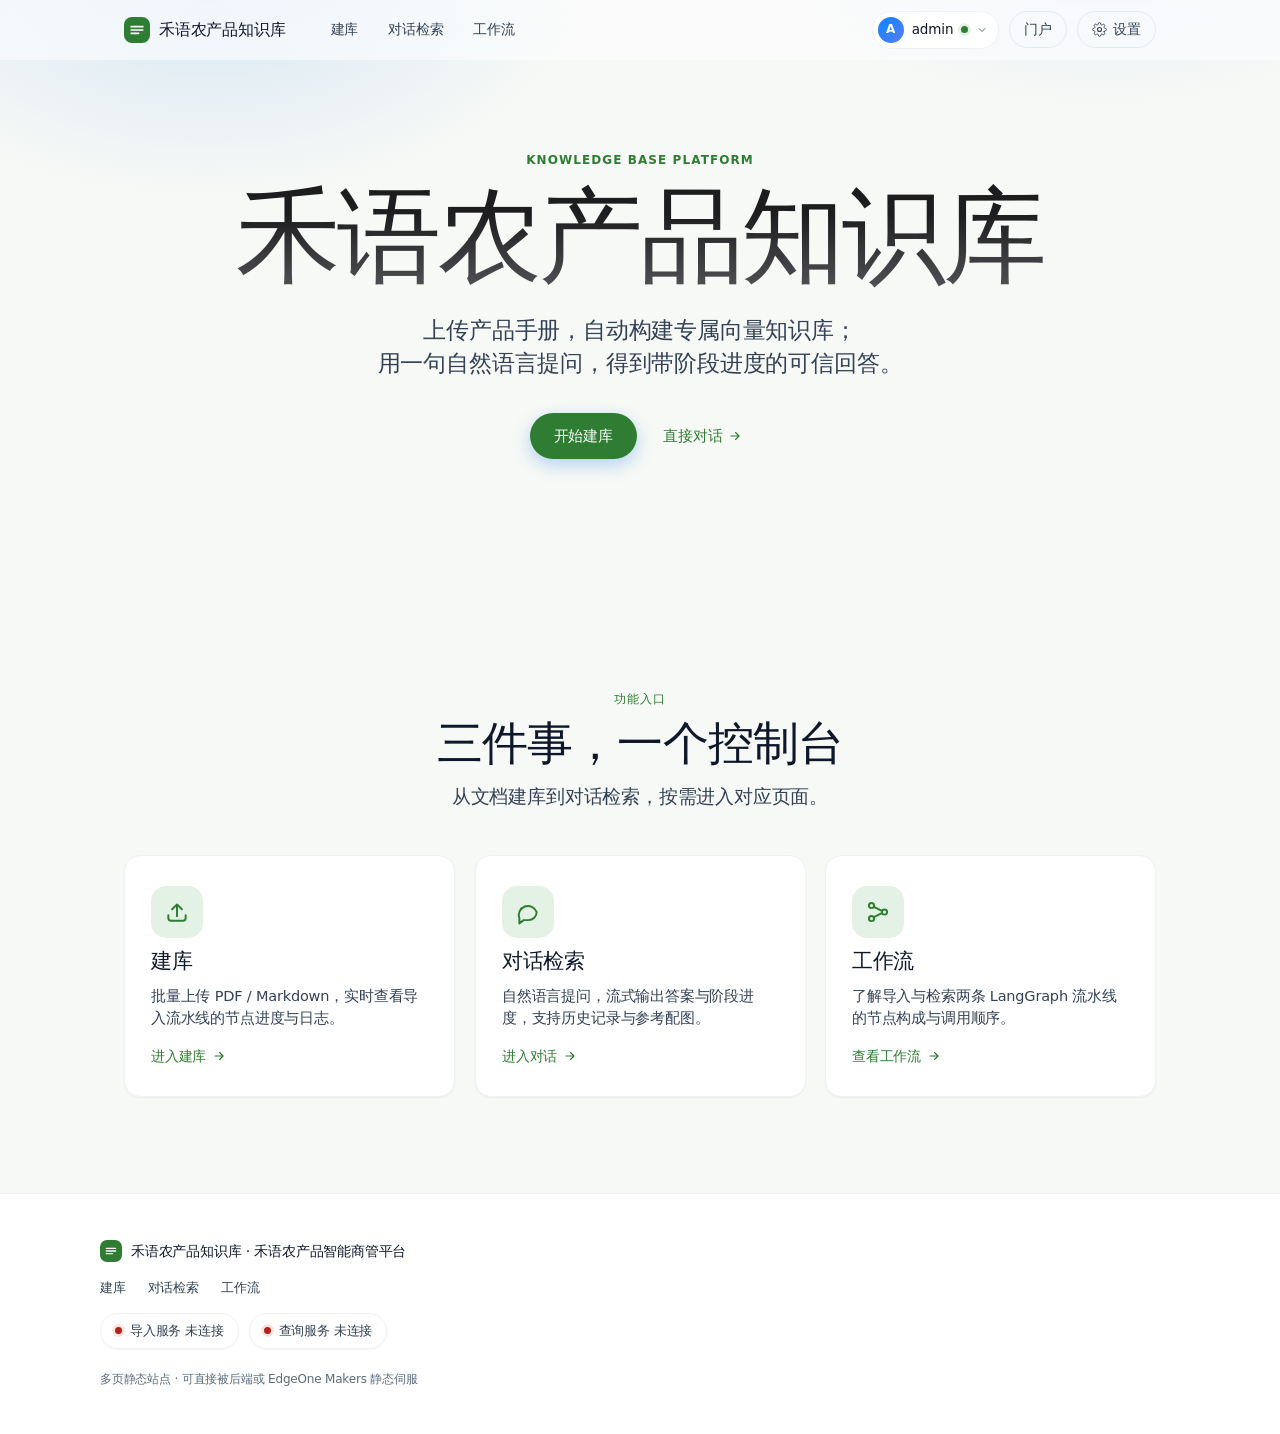
==== commit 1c79e35e: "refactor: 零中间件单进程重构，适配 2C2G 服务器部署 将 Milvus/MongoDB/MinIO 三件中间件全部替换为进程内或单文件方案， 配合三档 embedding 开关，使 2 " ====
--- a/web/unified-frontend/index.html
+++ b/web/unified-frontend/index.html
@@ -4,51 +4,14 @@
   <meta charset="UTF-8" />
   <meta name="viewport" content="width=device-width, initial-scale=1.0, viewport-fit=cover" />
   <meta name="theme-color" content="#fbfbfd" />
-  <meta name="description" content="掌柜智库 · 知识库智能智库：文档建库与对话检索" />
-  <title>掌柜智库 · 知识库</title>
+  <meta name="description" content="禾语农产品知识库 · 禾语农产品智能商管平台：产品手册 RAG 问答与建库" />
+  <title>禾语农产品知识库 · 禾语农产品智能商管平台</title>
   <link rel="icon" href="data:image/svg+xml,%3Csvg xmlns='http://www.w3.org/2000/svg' viewBox='0 0 32 32'%3E%3Crect width='32' height='32' rx='8' fill='%230071e3'/%3E%3Cpath d='M9 11h14M9 16h14M9 21h9' stroke='white' stroke-width='2.2' stroke-linecap='round'/%3E%3C/svg%3E" />
   <link rel="stylesheet" href="styles.css" />
-  <script>
-    /* 登录门禁引导：首次渲染前决定「锁定 / 已登录」，避免未登录时内容一闪而过（FOUC）。
-       真正的校验逻辑见 app.js 的 authModule（checkAuth / submitLogin / logout）。 */
-    (function () {
-      try {
-        var authed = localStorage.getItem('kb.auth') === 'ok';
-        document.documentElement.classList.add(authed ? 'is-authed' : 'is-locked');
-      } catch (e) {
-        document.documentElement.classList.add('is-locked');
-      }
-    })();
-  </script>
+
 </head>
 <body>
-  <!-- ===================== 登录门禁（全站共用） ===================== -->
-  <div class="login-view" id="loginView">
-    <div class="login-bg" aria-hidden="true"></div>
-    <form class="login-card" id="loginForm" novalidate>
-      <span class="login-logo" aria-hidden="true">
-        <svg viewBox="0 0 24 24" width="22" height="22" fill="none">
-          <path d="M5 8h14M5 12h14M5 16h9" stroke="currentColor" stroke-width="2" stroke-linecap="round" />
-        </svg>
-      </span>
-      <h1 class="login-title">掌柜智库</h1>
-      <p class="login-sub">登录后即可使用文档建库与对话检索</p>
-
-      <label class="login-field">
-        <span>用户名</span>
-        <input type="text" id="loginUser" autocomplete="username" placeholder="请输入用户名" spellcheck="false" />
-      </label>
-      <label class="login-field">
-        <span>密码</span>
-        <input type="password" id="loginPass" autocomplete="current-password" placeholder="请输入密码" />
-      </label>
-
-      <p class="login-error" id="loginError" role="alert" aria-live="polite"></p>
-
-      <button class="btn btn-primary login-submit" id="loginSubmit" type="submit">登录</button>
-      <p class="login-hint">演示账号：<b>admin</b> / <b>kb2024</b></p>
-    </form>
-  </div>
+
 
   <!-- ===================== 导航（全站共用） ===================== -->
   <header class="nav" id="nav">
@@ -59,7 +22,7 @@
             <path d="M5 8h14M5 12h14M5 16h9" stroke="currentColor" stroke-width="2" stroke-linecap="round" />
           </svg>
         </span>
-        <span class="nav-name">掌柜智库</span>
+        <span class="nav-name">禾语农产品知识库</span>
       </a>
 
       <nav class="nav-links" aria-label="主导航">
@@ -91,7 +54,8 @@
           </div>
         </div>
 
-        <button class="nav-ghost" id="btnSettings" type="button">
+        <a class="nav-ghost" href="http://127.0.0.1:5174/" target="_blank" rel="noopener" title="返回禾语农产品智能商管平台门户">门户</a>
+      <button class="nav-ghost" id="btnSettings" type="button">
           <svg viewBox="0 0 24 24" width="15" height="15" fill="none" aria-hidden="true">
             <circle cx="12" cy="12" r="3.2" stroke="currentColor" stroke-width="1.8" />
             <path d="M19.4 15a1.7 1.7 0 0 0 .34 1.87l.06.06a2 2 0 1 1-2.83 2.83l-.06-.06a1.7 1.7 0 0 0-1.87-.34 1.7 1.7 0 0 0-1 1.56V21a2 2 0 1 1-4 0v-.09a1.7 1.7 0 0 0-1.11-1.56 1.7 1.7 0 0 0-1.87.34l-.06.06a2 2 0 1 1-2.83-2.83l.06-.06a1.7 1.7 0 0 0 .34-1.87 1.7 1.7 0 0 0-1.56-1H3a2 2 0 1 1 0-4h.09A1.7 1.7 0 0 0 4.65 8.9a1.7 1.7 0 0 0-.34-1.87l-.06-.06a2 2 0 1 1 2.83-2.83l.06.06a1.7 1.7 0 0 0 1.87.34H9a1.7 1.7 0 0 0 1-1.56V3a2 2 0 1 1 4 0v.09a1.7 1.7 0 0 0 1 1.56 1.7 1.7 0 0 0 1.87-.34l.06-.06a2 2 0 1 1 2.83 2.83l-.06.06a1.7 1.7 0 0 0-.34 1.87V9a1.7 1.7 0 0 0 1.56 1H21a2 2 0 1 1 0 4h-.09a1.7 1.7 0 0 0-1.51 1z" stroke="currentColor" stroke-width="1.4" stroke-linecap="round" stroke-linejoin="round" />
@@ -116,7 +80,7 @@
       <div class="hero-bg" aria-hidden="true"></div>
       <div class="hero-inner">
         <p class="eyebrow reveal">Knowledge Base Platform</p>
-        <h1 class="hero-title reveal">掌柜智库</h1>
+        <h1 class="hero-title reveal">禾语农产品知识库</h1>
         <p class="hero-sub reveal">
           上传产品手册，自动构建专属向量知识库；<br class="br-md" />
           用一句自然语言提问，得到带阶段进度的可信回答。
@@ -206,7 +170,7 @@
             <path d="M5 8h14M5 12h14M5 16h9" stroke="currentColor" stroke-width="2" stroke-linecap="round" />
           </svg>
         </span>
-        <span>掌柜智库 · 知识库智能智库</span>
+        <span>禾语农产品知识库 · 禾语农产品智能商管平台</span>
       </div>
       <div class="footer-links">
         <a href="import.html">建库</a>
--- a/web/unified-frontend/styles.css
+++ b/web/unified-frontend/styles.css
@@ -1,48 +1,56 @@
 /* ==========================================================================
-   掌柜智库 · 统一前端控制台
-   Apple 官网风格 — 克制、留白、细腻过渡
+   禾语农产品知识库 · 统一前端控制台（嘉禾品牌版）
+   配色/圆角/阴影/动效全部来自品牌令牌包 jiahe-brand-tokens@1.0.0
+   （同目录副本，由 sync-brand-tokens.py 同步，勿单独修改）。
+   本文件只保留本站命名（--bg/--brand 等）到品牌令牌的别名映射 + 站内特有变量。
    ========================================================================== */
+@import './jiahe-brand-tokens.css';
 
 :root {
-  /* 中性色 */
-  --bg: #fbfbfd;
-  --bg-alt: #f5f5f7;
-  --panel: #ffffff;
-  --text: #1d1d1f;
-  --text-2: #6e6e73;
-  --text-3: #86868b;
-  --line: #d2d2d7;
-  --line-soft: #e8e8ed;
-  --line-faint: #f0f0f2;
-
-  /* 品牌色（Apple blue） */
-  --brand: #0071e3;
-  --brand-hover: #0077ed;
-  --brand-ink: #0058b8;
-  --brand-soft: rgba(0, 113, 227, 0.08);
-
-  /* 语义色 */
-  --ok: #28a745;
-  --ok-soft: rgba(40, 167, 69, 0.1);
-  --warn: #f0a020;
-  --warn-soft: rgba(240, 160, 32, 0.12);
-  --err: #e5484d;
-  --err-soft: rgba(229, 72, 77, 0.1);
-
-  /* 圆角 / 阴影 */
-  --r-xl: 32px;
-  --r-lg: 22px;
-  --r-md: 16px;
-  --r-sm: 11px;
-  --shadow-sm: 0 1px 2px rgba(0, 0, 0, 0.04), 0 4px 12px rgba(0, 0, 0, 0.035);
-  --shadow-md: 0 6px 24px rgba(0, 0, 0, 0.07);
-  --shadow-lg: 0 24px 64px rgba(0, 0, 0, 0.12);
-
-  /* 缓动 */
-  --ease: cubic-bezier(0.22, 0.61, 0.36, 1);
-  --ease-out: cubic-bezier(0.16, 0.68, 0.4, 1);
-
-  --nav-h: 52px;
+  /* 命名别名映射（本站组件沿用原命名，值来自品牌令牌包） */
+  --bg: var(--surface-raised);
+  --bg-alt: var(--surface);
+  --panel: var(--surface);
+  --text: var(--text-primary);
+  --text-2: var(--text-secondary);
+  --text-3: var(--text-muted);
+  --line: var(--border);
+  --line-soft: var(--border-light);
+  --line-faint: var(--border-light);
+
+  --brand: var(--primary);
+  --brand-hover: var(--primary-hover);
+  --brand-ink: var(--primary-active);
+  --brand-soft: var(--primary-soft);
+
+  --ok: var(--success);
+  --ok-soft: var(--success-soft);
+  --warn: var(--warning);
+  --warn-soft: var(--warning-soft);
+  --err: var(--danger);
+  --err-soft: var(--danger-soft);
+
+  /* 组件别名补齐（2026-10-16 修复，与「AI客服助手」同款问题）：
+     品牌包 v1.0.0 是缩写命名（--r-* / --sh-* / --dur-*），而本文件引用的
+     --shadow-* / --radius-* / --duration-* 全名从未接通 → 圆角/阴影/动效整体失效。
+     此处一次性补齐映射；品牌包恢复全名令牌后可删本段。 */
+  --radius-xs: var(--r-xs);
+  --radius-sm: var(--r-sm);
+  --radius-md: var(--r-md);
+  --radius-lg: var(--r-lg);
+  --radius-xl: var(--r-xl);
+  --radius-full: var(--r-full);
+  --shadow-sm: var(--sh-sm);
+  --shadow-md: var(--sh-md);
+  --shadow-lg: var(--sh-lg);
+  --duration-fast: var(--dur-fast);
+  --duration-base: var(--dur-base);
+  --duration-slow: var(--dur-slow);
+
+  /* 本站过渡大量引用 --ease：对齐品牌标准缓动 */
+  --ease: var(--ease-standard);
+
+  --nav-h: 60px; /* 与禾语农产品平台统一壳高度对齐 */
 }
 
 * { box-sizing: border-box; }
